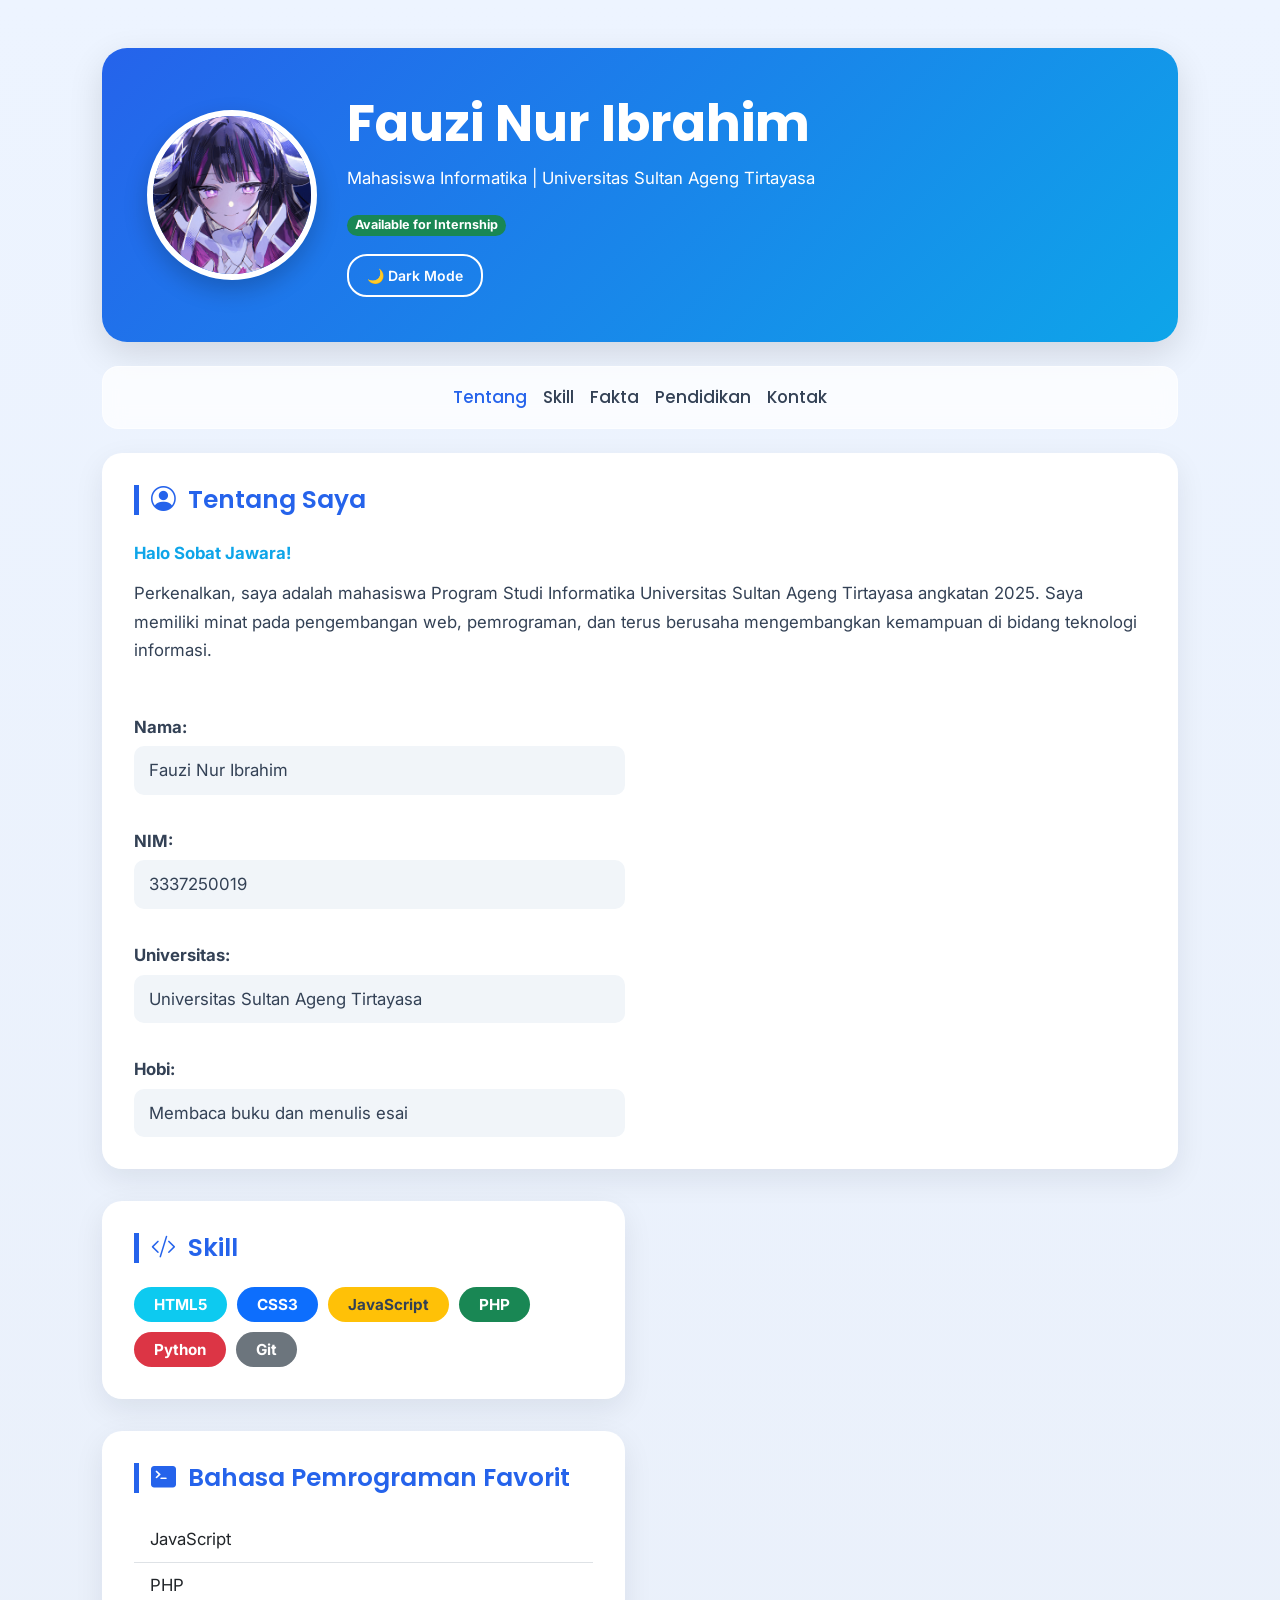
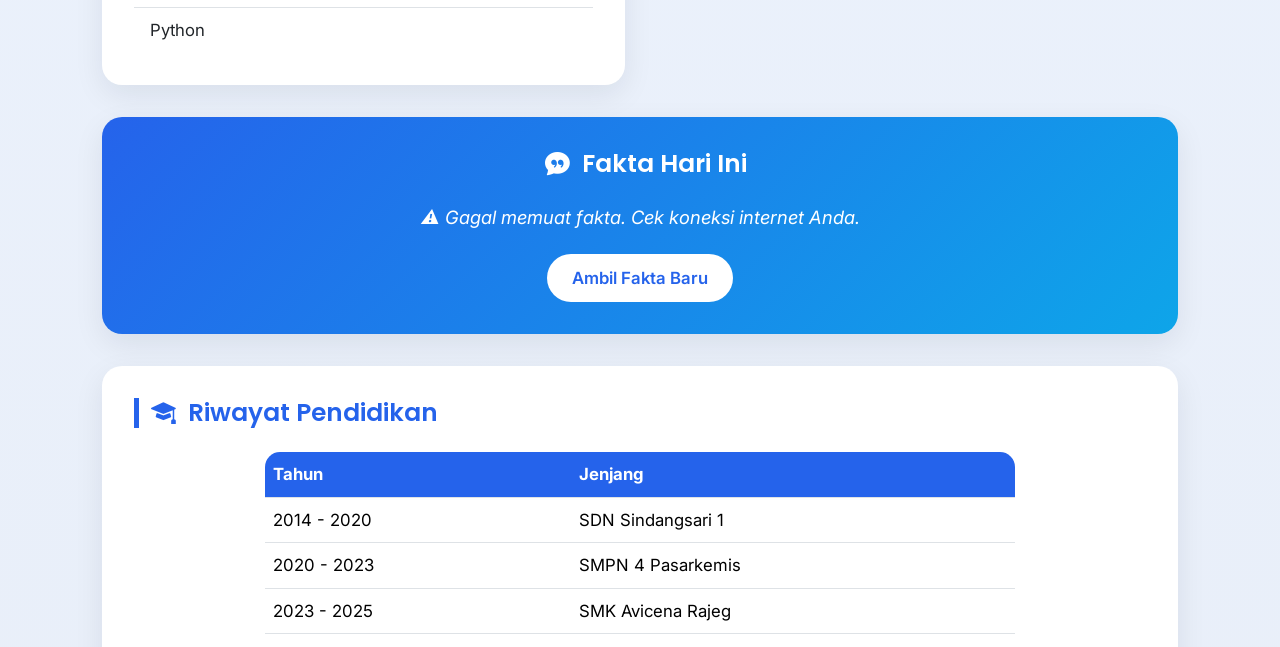
==== pertemuan-6/index.html @ ce94ba26 "menambah section fakta tentang kucing" ====
<!DOCTYPE html>
<html lang="id">
<head>
    <meta charset="UTF-8">
    <meta name="viewport" content="width=device-width, initial-scale=1.0">
    <title>Profil - Fauzi Nur Ibrahim</title>

    <link href="https://cdn.jsdelivr.net/npm/bootstrap@5.3.0/dist/css/bootstrap.min.css" rel="stylesheet">
    <link rel="stylesheet" href="https://cdn.jsdelivr.net/npm/bootstrap-icons@1.13.1/font/bootstrap-icons.min.css">

    <link rel="preconnect" href="https://fonts.googleapis.com">
    <link rel="preconnect" href="https://fonts.gstatic.com" crossorigin>
    <link href="https://fonts.googleapis.com/css2?family=Inter:wght@400;500;600&family=Poppins:wght@500;600;700&display=swap" rel="stylesheet">
          
    <link rel="stylesheet" href="style.css">
</head>

<body>
<div class="container py-5">
<header>
    <div class="header-content">
        <img src="profil.jpg" alt="Foto Profil" class="profile-photo">
        <div>
            <h1>Fauzi Nur Ibrahim</h1>
            <p class="tagline">
                Mahasiswa Informatika | Universitas Sultan Ageng Tirtayasa
            </p>
            <span class="badge bg-success rounded-pill">
                Available for Internship
            </span>
            <div class="mt-3">
                <button id="btnToggle">🌙 Dark Mode</button>
            </div>
        </div>
    </div>
</header>

<nav class="navbar navbar-expand-lg rounded-4 my-4">
    <div class="container-fluid">
    <button class="navbar-toggler" type="button" data-bs-toggle="collapse" data-bs-target="#navbar">
        <i class="bi bi-list custom-burger"></i>
    </button>

        <div class="collapse navbar-collapse justify-content-center" id="navbar">
            <ul class="navbar-nav">
                <li class="nav-item"><a class="nav-link active" href="#tentang">Tentang</a></li>
                <li class="nav-item"><a class="nav-link" href="#skill">Skill</a></li>
                <!-- Menu Baru untuk Fakta Hari Ini -->
                <li class="nav-item"><a class="nav-link" href="#fakta">Fakta</a></li>
                <li class="nav-item"><a class="nav-link" href="#pendidikan">Pendidikan</a></li>
                <li class="nav-item"><a class="nav-link" href="#kontak">Kontak</a></li>
            </ul>
        </div>
    </div>
</nav>

<main class="row g-4">
    <div class="col-md-12">
        <section id="tentang">
            <h2><i class="bi bi-person-circle"></i> Tentang Saya</h2>
            <p class="highlight">Halo Sobat Jawara!</p>
            <p>
                Perkenalkan, saya adalah mahasiswa Program Studi Informatika
                Universitas Sultan Ageng Tirtayasa angkatan 2025.
                Saya memiliki minat pada pengembangan web, pemrograman,
                dan terus berusaha mengembangkan kemampuan di bidang teknologi informasi.
            </p>
            <div class="row gy-3 mt-3">
                <div class="col-md-6">
                    <strong>Nama: </strong>
                    <div class="info-box">Fauzi Nur Ibrahim</div>
                </div>
                <div class="col-md-6">
                    <strong>NIM: </strong>
                    <div class="info-box">3337250019</div>
                </div>
                <div class="col-md-6">
                    <strong>Universitas:</strong>
                    <div class="info-box">Universitas Sultan Ageng Tirtayasa</div>
                </div>
                <div class="col-md-6">
                    <strong>Hobi: </strong>
                    <div class="info-box">Membaca buku dan menulis esai</div>
                </div>
            </div>
        </section>
    </div>

    <div class="col-md-6 d-flex">
        <section id="skill" class="w-100">
            <h2><i class="bi bi-code-slash"></i> Skill</h2>
            <div class="skill-list">
                <span class="badge bg-info">HTML5</span>
                <span class="badge bg-primary">CSS3</span>
                <span class="badge bg-warning text-dark">JavaScript</span>
                <span class="badge bg-success">PHP</span>
                <span class="badge bg-danger">Python</span>
                <span class="badge bg-secondary">Git</span>
            </div>
        </section>
    </div>

    <div class="col-md-6 d-flex">
        <section class="w-100">
            <h2><i class="bi bi-terminal-fill"></i> Bahasa Pemrograman Favorit</h2>
            <ul class="list-group list-group-flush">
                <li class="list-group-item">JavaScript</li>
                <li class="list-group-item">PHP</li>
                <li class="list-group-item">Python</li>
            </ul>
        </section>
    </div>

    <div class="col-md-12">
        <section id="fakta">
            <h2><i class="bi bi-chat-quote-fill"></i> Fakta Hari Ini</h2>
            <p id="isi-fakta">Memuat fakta...</p>
            <button id="btnRefresh">Ambil Fakta Baru</button>
        </section>
    </div>

    <div class="col-md-12">
        <section id="pendidikan">
            <h2><i class="bi bi-mortarboard-fill"></i> Riwayat Pendidikan</h2>
            <div class="table-responsive table-center">
                 <table class="table table-hover align-middle">
                    <thead>
                        <tr>
                            <th>Tahun</th>
                            <th>Jenjang</th>
                        </tr>
                    </thead>
                    <tbody>
                        <tr><td>2014 - 2020</td><td>SDN Sindangsari 1</td></tr>
                        <tr><td>2020 - 2023</td><td>SMPN 4 Pasarkemis</td></tr>
                        <tr><td>2023 - 2025</td><td>SMK Avicena Rajeg</td></tr>
                        <tr><td>2025 - Sekarang</td><td>S1 Informatika - UNTIRTA</td></tr>
                    </tbody>
                 </table>
            </div>
        </section>
    </div>
</main>

<footer id="kontak">
    <h3>Silahkan hubungi saya di :</h3>
    <p>📧 Email :</p>
    <a href="mailto:fauzinuribrahim01@gmail.com" class="btn btn-success"> Hubungi Saya Disini!</a>
    <p>📍 Tangerang, Indonesia</p>
    <p>© 2026 Fauzi Nur Ibrahim</p>
</footer>

<script src="https://cdn.jsdelivr.net/npm/bootstrap@5.3.0/dist/js/bootstrap.bundle.min.js"></script>
<script src="script.js"></script>
</div>
</body>
</html>
---- pertemuan-6/style.css ----
/* THEME VARIABLES */
:root {
    --primary: #2563EB;
    --secondary: #0EA5E9;
    --bg: hsl(215, 68%, 95%);
    --white: #FFFFFF;
    --text: #334155;
    --border: #D7E3F3;
    --shadow: 0 10px 30px rgba(15,23,42,.08);
    --shadow-hover: 0 18px 45px rgba(37,99,235,.16);
    --radius: 20px;
    --transition: .35s ease;
}

/* RESET */
* {
    margin: 0;
    padding: 0;
    box-sizing: border-box;
}

html {
    scroll-behavior: smooth;
}

body {
    font-family: 'Inter', sans-serif;
    font-size: 1.05rem;
    background: linear-gradient(180deg, #EDF4FF 0%, #E8EEF8 100%);
    color: var(--text);
    line-height: 1.7;
}

/* TRANSISI */
.col-md-6, .col-md-12 {
    transition: width 0.6s ease-in-out, flex 0.6s ease-in-out, max-width 0.6s ease-in-out !important;
}
body, section, .navbar, footer, .table, th, td, .list-group-item, .info-box, .nav-link {
    transition: background-color 0.6s ease-in-out, color 0.6s ease-in-out, border-color 0.6s ease-in-out, box-shadow 0.6s ease-in-out, transform 0.35s ease !important;
}

/* TRANSISI FOTO PROFIL */
.profile-photo {
    transition: transform 0.4s ease, 
                box-shadow 0.4s ease, 
                border-color 0.6s ease-in-out !important;
}

/* CONTAINER */
.container {
    max-width: 1100px;
}

/* NAVBAR */
.navbar {
    background: rgba(255,255,255,.75);
    backdrop-filter: blur(10px);
    border: 1px solid rgba(255,255,255,.5);
}

.nav-link {
    font-family: 'Poppins', sans-serif;
    font-weight: 500;
    color: var(--text) !important;
}

.nav-link:hover,
.nav-link.active {
    color: var(--primary) !important;
}

.navbar-toggler {
    border: none;
}

.navbar-toggler:focus {
    box-shadow: none;
}

/* --- KUSTOMISASI TOMBOL BURGER (MOBILE) --- */
.navbar-toggler {
    border: 1px solid rgba(37, 99, 235, 0.2) !important; /* Garis tepi tipis sewarna --primary */
    padding: 6px 12px;
    border-radius: 12px; /* Membuat sudutnya melengkung estetik */
    background: rgba(255, 255, 255, 0.6);
    display: flex;
    align-items: center;
    justify-content: center;
    transition: var(--transition);
}

/* Efek saat tombol burger di-hover/disentuh */
.navbar-toggler:hover {
    background: rgba(37, 99, 235, 0.1);
    transform: scale(1.05); /* Sedikit membesar dengan halus */
}

/* Mengatur ukuran dan warna icon burger */
.custom-burger {
    color: var(--primary); /* Mengikuti warna utama webmu (Biru) */
    font-size: 1.6rem;
    transition: var(--transition);
}

/* MAIN GRID */
.row {
    --bs-gutter-x: 2rem;
    --bs-gutter-y: 2rem;
}

/* Penyelarasan Tinggi Card Sejajar */
main > div {
    display: flex;
}
main > div > section {
    width: 100%;
}

/* CARD / SECTION */
section {
    background: var(--white);
    border-radius: var(--radius);
    padding: 24px; 
    height: 100%;
    box-shadow: var(--shadow);
    animation: fadeUp .6s ease;
}

/* Efek Hover Card Terangkat */
section:hover {
    transform: translateY(-8px);
    box-shadow: var(--shadow-hover);
}

h2 {
    display: flex;
    align-items: center;
    gap: 12px;
    margin-bottom: 24px;
    padding-left: 12px;
    border-left: 5px solid var(--primary);
    color: var(--primary);
    font-family: 'Poppins', sans-serif;
    font-size: 1.2rem; 
    font-weight: 600;
}

.highlight {
    color: var(--secondary);
    font-weight: bold;
}

section p {
    margin-bottom: 12px;
}

.info-box {
    background: #F1F5F9;
    padding: 10px 15px;
    border-radius: 10px;
    margin-top: 5px;
}

/* SKILL BADGE RESPONSIF FLEX */
.skill-list {
    display: flex;         
    flex-wrap: wrap;       
    gap: 10px;             
    margin-top: 10px;
    justify-content: flex-start;
}

.skill-list .badge {
    display: inline-flex;
    justify-content: center;
    align-items: center;
    flex: 0 1 auto;        
    width: auto;
    padding: 10px 20px;
    font-size: 0.95rem;
    border-radius: 30px;
    color: white !important;    
    transition: transform 0.4s ease, background-color 0.4s ease, box-shadow 0.4s ease;
}

.skill-list .badge.bg-warning {
    color: #334155 !important;
}

.skill-list .badge:hover {
    transform: translateY(-4px);
    box-shadow: 0 5px 15px rgba(0,0,0,0.15);
}

/* TABLE */
.table {
    border-radius: 15px;
    overflow: hidden;
}

.table th {
    background: var(--primary) !important;
    color: white !important;
}

.table-hover tbody tr:hover td {
    background: #EAF3FF !important;
}

.table-center table {
    width: min(750px, 100%);
    margin: auto;
}

/* FOOTER */
footer {
    margin-top: 40px;
    padding: 35px;
    background: var(--white);
    border-radius: var(--radius);
    text-align: center;
    box-shadow: var(--shadow);
}

footer h3 {
    color: var(--primary);
    margin-bottom: 15px;
}

footer .btn {
    margin-top: 15px;
}

/* ANIMATION LOAD FIRST TIME */
@keyframes fadeUp {
    from {
        opacity: 0;
        transform: translateY(30px);
    }
    to {
        opacity: 1;
        transform: translateY(0);
    }
}

header {
    background: linear-gradient(135deg, var(--primary), var(--secondary));
    color: white;
    padding: 35px 20px;
    border-radius: 25px;
    box-shadow: 0 12px 35px rgba(0,0,0,.12);
}

.header-content {
    display: flex;
    flex-wrap: wrap; 
    justify-content: center;
    align-items: center;
    gap: 30px;
    text-align: center;
}

.header-content > div {
    flex: 1 1 100%;
    transition: flex 0.6s ease-in-out, text-align 0.6s ease-in-out;
}

header h1 {
    font-family: 'Poppins', sans-serif;
    font-size: 2rem; 
    font-weight: 700;
    margin-bottom: 10px;
}

.profile-photo {
    width: 140px; 
    height: 140px;
    object-fit: cover;
    border-radius: 50%;
    border: 6px solid white;
    box-shadow: 0 10px 25px rgba(0,0,0,.2);
}

.profile-photo:hover {
    transform: scale(1.05) rotate(-2deg);
}

/* DESIGN TOMBOL TOGGLE */
#btnToggle {
    padding: 8px 18px;
    border: 2px solid white;
    background: transparent;
    color: white;
    border-radius: 20px;
    cursor: pointer;
    font-size: 14px;
    font-weight: 600;
    transition: all 0.3s ease;
}

#btnToggle:hover {
    background-color: white;
    color: var(--primary);
}

/* MEDIA QUERIES */
@media (min-width: 768px) {
    header {
        padding: 45px;
    }
    .header-content {
        flex-wrap: nowrap;
        justify-content: space-between;
        text-align: left;
    }
    .header-content > div {
        flex: 1 1 0%; 
    }
    header h1 {
        font-size: 3.2rem; 
    }
    .profile-photo {
        width: 170px;
        height: 170px;
    }
    section {
        padding: 32px;
    }
    h2 {
        font-size: 1.55rem;
    }
}

/* DARK MODE */
body.dark {
    background: #121212 !important;
    color: #e0e0e0 !important;

    .navbar { background: rgba(30, 30, 30, 0.85) !important; border: 1px solid #444; }
    .nav-link { color: #e0e0e0 !important; &:hover, &.active { color: var(--secondary) !important; } }
    .navbar-toggler {
        border: 1px solid rgba(255, 255, 255, 0.1) !important;
        background: rgba(42, 42, 42, 0.7) !important;
    }
    .navbar-toggler:hover {
        background: rgba(14, 165, 233, 0.15) !important; 
    }
    .custom-burger {
        color: var(--secondary) !important; 
    }
    
    section, footer { background-color: #1e1e1e !important; border: 1px solid #333 !important; }
    section { box-shadow: 0 10px 30px rgba(0,0,0,0.5) !important; h2 { color: var(--secondary) !important; border-left: 5px solid var(--secondary) !important; } }
    
    .info-box, .list-group-item { background-color: #2a2a2a !important; color: #e0e0e0 !important; border-color: #444 !important; }
    .profile-photo { border-color: #333 !important; }

    .table { 
        --bs-table-bg: #1e1e1e !important; --bs-table-color: #e0e0e0 !important; border-color: #444 !important; 
        th { background-color: #0f3460 !important; color: white !important; border-color: #444 !important; }
        td { background-color: #1e1e1e !important; color: #e0e0e0 !important; border-color: #444 !important; }
    }
    .table-hover tbody tr:hover td { background-color: #2c2c2c !important; color: #fff !important; }
}

/* --- SECTION FAKTA HARI INI --- */
#fakta {
    background: linear-gradient(135deg, var(--primary), var(--secondary));
    color: white;
    text-align: center;
}

#fakta h2 {
    color: white;
    border-left: none;
    justify-content: center;
}

#isi-fakta {
    font-size: 1.15rem;
    line-height: 1.7;
    font-style: italic;
    margin-bottom: 20px;
}

#btnRefresh {
    padding: 10px 25px;
    background: white;
    color: var(--primary);
    border: none;
    border-radius: 30px;
    font-weight: 600;
    cursor: pointer;
    transition: var(--transition);
}

#btnRefresh:hover {
    transform: translateY(-4px);
    box-shadow: 0 5px 15px rgba(0,0,0,0.2);
}

body.dark #fakta {
    background: linear-gradient(135deg, #0f3460, #1a1a2e) !important;
}

body.dark #fakta h2 {
    color: var(--secondary) !important;
}

body.dark #btnRefresh {
    background: #2a2a2a;
    color: #e0e0e0;
}

body.dark #btnRefresh:hover {
    background: var(--secondary);
    color: white;
}
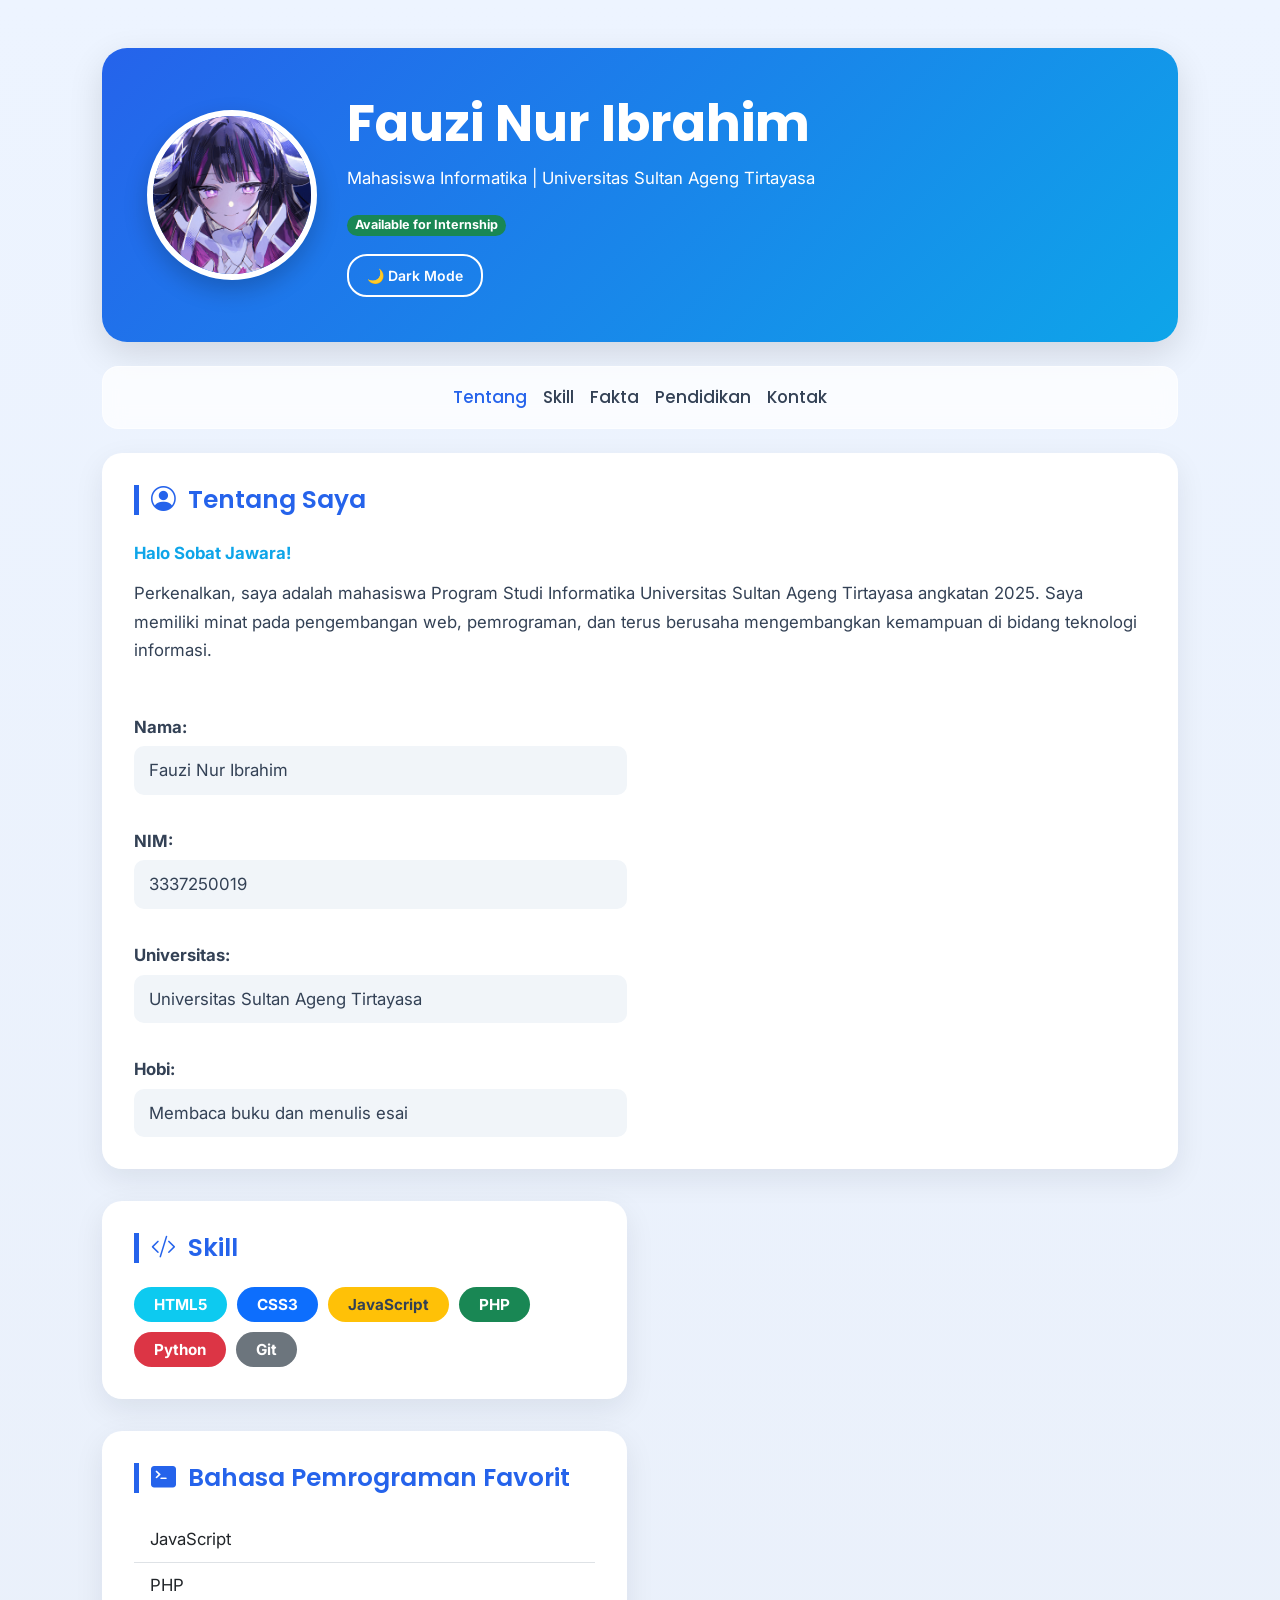
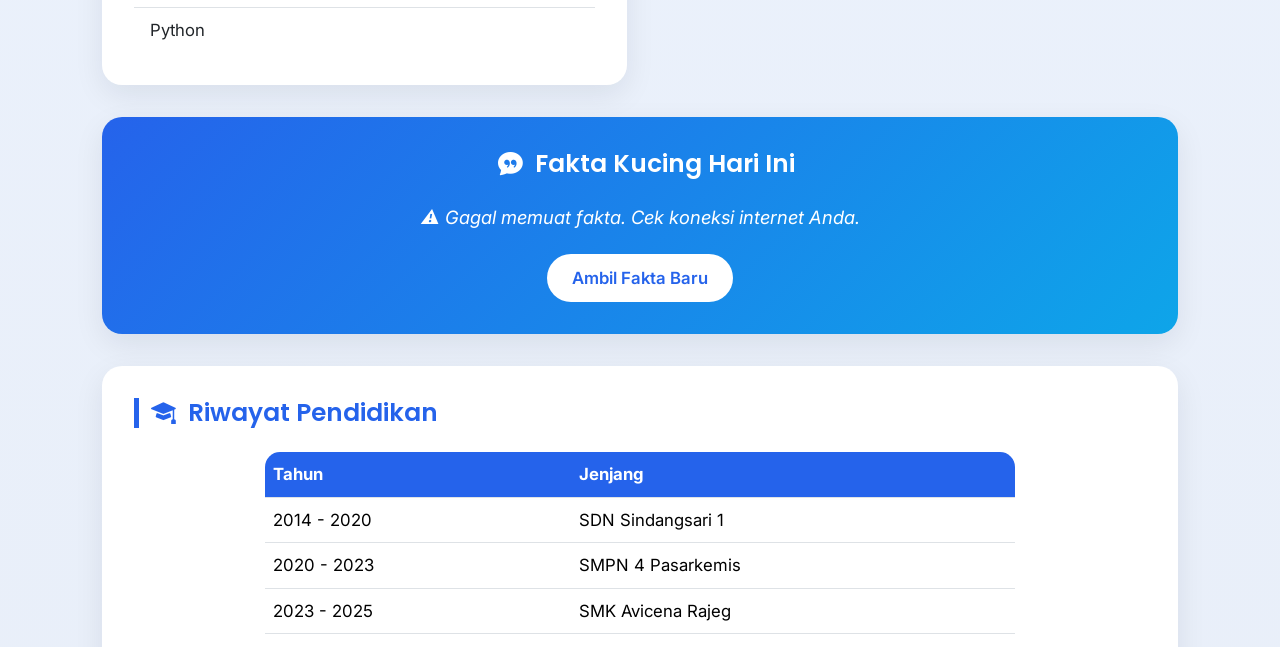
==== commit 4f913bc6: "menambah perubahan pada file sebelumnya" ====
--- a/pertemuan-6/index.html
+++ b/pertemuan-6/index.html
@@ -113,7 +113,7 @@
 
     <div class="col-md-12">
         <section id="fakta">
-            <h2><i class="bi bi-chat-quote-fill"></i> Fakta Hari Ini</h2>
+            <h2><i class="bi bi-chat-quote-fill"></i> Fakta Kucing Hari Ini</h2>
             <p id="isi-fakta">Memuat fakta...</p>
             <button id="btnRefresh">Ambil Fakta Baru</button>
         </section>
